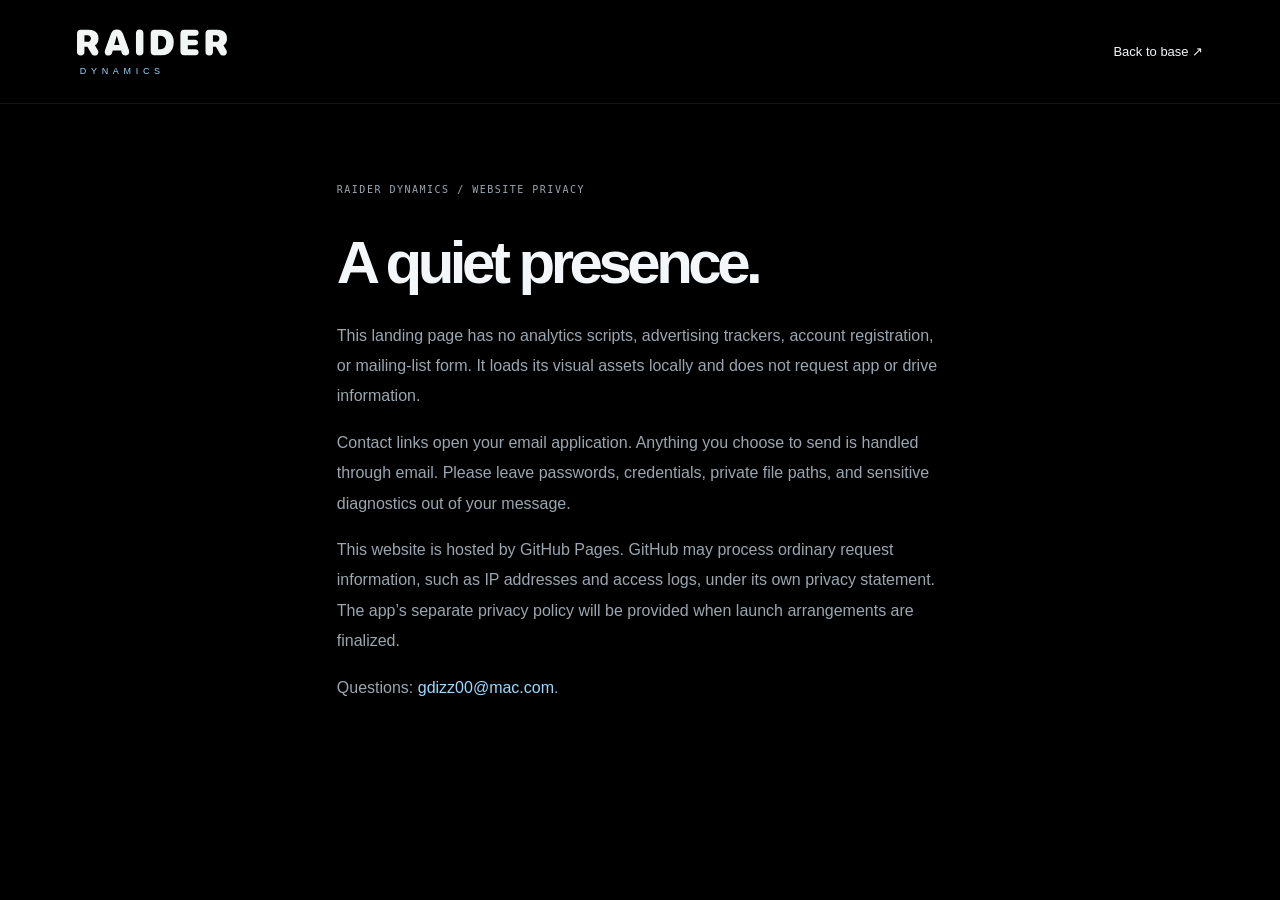
==== privacy.html @ 52f76b40 "Publish Raider Dynamics stealth landing page with B-21 render" ====
<!doctype html><html lang="en"><head><meta charset="utf-8"><meta name="viewport" content="width=device-width,initial-scale=1"><title>Privacy — Raider Dynamics</title><link rel="icon" href="assets/raider-app-logo.png"><link rel="stylesheet" href="assets/styles.css"></head><body><header><a class="brand" href="index.html"><img src="assets/raider-wordmark.svg" width="150" height="29" alt="RAIDER"><span>DYNAMICS</span></a><nav><a href="index.html">Back to base ↗</a></nav></header><main class="legal"><p class="eyebrow">RAIDER DYNAMICS / WEBSITE PRIVACY</p><h1>A quiet presence.</h1><p>This landing page has no analytics scripts, advertising trackers, account registration, or mailing-list form. It loads its visual assets locally and does not request app or drive information.</p><p>Contact links open your email application. Anything you choose to send is handled through email. Please leave passwords, credentials, private file paths, and sensitive diagnostics out of your message.</p><p>This website is hosted by GitHub Pages. GitHub may process ordinary request information, such as IP addresses and access logs, under its own privacy statement. The app’s separate privacy policy will be provided when launch arrangements are finalized.</p><p>Questions: <a href="mailto:gdizz00@mac.com">gdizz00@mac.com</a>.</p></main></body></html>
---- assets/styles.css ----
:root{color-scheme:dark;--blue:#9bd9ff;--green:#72db45;--yellow:#f7d64a;--muted:#8b969f}*{box-sizing:border-box}html{scroll-behavior:smooth;scroll-padding-top:90px}body{margin:0;background:#000;color:#f4f7fa;font-family:-apple-system,BlinkMacSystemFont,"Segoe UI",sans-serif}a{color:inherit;text-decoration:none}a:focus-visible{outline:2px solid var(--blue);outline-offset:6px}.skip{position:absolute;top:-80px}.skip:focus{top:12px;z-index:20;background:black;padding:12px}header{height:104px;position:absolute;inset:0 0 auto;z-index:5;display:flex;align-items:center;justify-content:space-between;padding:0 6%;border-bottom:1px solid #ffffff14}.brand{display:inline-flex;flex-direction:column;gap:9px;align-items:flex-start}.brand img{display:block}.brand span{font-size:9px;letter-spacing:.52em;color:var(--blue);padding-left:3px}nav{display:flex;gap:38px;font-size:13px}nav a:last-child span{color:var(--blue);margin-left:12px}nav a:hover{color:var(--blue)}.hero{min-height:850px;height:100svh;max-height:1150px;position:relative;isolation:isolate;overflow:hidden;background:radial-gradient(ellipse at 77% 45%,#07131f 0%,#02070d 27%,#000 61%)}.hero-copy{position:relative;z-index:2;padding:clamp(195px,23vh,280px) 6% 120px;pointer-events:none}.hero-copy a{pointer-events:auto}.eyebrow,.mono,.tag,.flight-note,.scroll{font-family:ui-monospace,SFMono-Regular,Consolas,monospace;font-size:10px;letter-spacing:.15em}.eyebrow{color:var(--blue);display:flex;align-items:center;gap:12px;line-height:1.7}.status-dot{width:6px;height:6px;background:var(--green);border-radius:50%;box-shadow:0 0 14px #72db4566;flex-shrink:0}h1{font-size:clamp(78px,8.9vw,150px);letter-spacing:-.075em;line-height:.91;margin:37px 0 30px;font-weight:650}h1 em{font-style:normal;color:var(--blue)}.intro{font-size:17px;line-height:1.8;color:#9aa9b6;margin:0 0 36px}.button{display:inline-flex;gap:45px;align-items:center;border:1px solid #91d1ff59;border-radius:5px;padding:16px 21px;font-size:13px;background:#8bd0ff08;transition:background .2s,border .2s}.button:hover{background:#8bd0ff15;border-color:var(--blue)}.button span{color:var(--blue);font-size:18px}.radar{position:absolute;width:780px;height:780px;right:-45px;top:11%;opacity:.6;mask-image:radial-gradient(circle,#000 35%,transparent 72%)}.rings{position:absolute;inset:0;background:repeating-radial-gradient(circle,transparent 0 97px,#80bfff20 98px 99px,transparent 100px 101px),linear-gradient(90deg,transparent 49.9%,#80bfff15 50%,transparent 50.1%),linear-gradient(transparent 49.9%,#80bfff15 50%,transparent 50.1%)}.sweep{position:absolute;inset:0;border-radius:50%;background:conic-gradient(from 0deg,transparent 0deg 315deg,#72c5ff15 359deg,transparent 360deg);animation:sweep 22s linear infinite}.blip{position:absolute;width:4px;height:4px;background:var(--green);border-radius:50%;box-shadow:0 0 12px var(--green)}.b1{top:28%;left:59%}.b2{top:64%;left:77%;background:var(--yellow);box-shadow:0 0 12px var(--yellow)}.crosshair{position:absolute;top:49%;left:49%;width:12px;height:12px;border:1px solid #8ed5ff50}.aircraft{position:absolute;z-index:1;width:min(62vw,1000px);right:-2%;top:28%;filter:drop-shadow(0 35px 28px #000);animation:flyover 24s ease-in-out infinite}.aircraft svg{width:100%;transform:rotate(-23deg)}.flight-note{position:absolute;right:6%;bottom:24%;display:flex;flex-direction:column;gap:12px;color:#7896ad;font-size:9px}.flight-note span:last-child{color:var(--yellow)}.hero-bottom{position:absolute;bottom:0;left:6%;right:6%;display:flex;justify-content:space-between;padding:28px 0;border-top:1px solid #ffffff18;color:#6e7f8d}.scroll{font-size:9px}.mission{padding:110px 6% 120px}.section-top{display:flex;justify-content:space-between;border-bottom:1px solid #ffffff20;padding-bottom:24px;align-items:center}.section-top .mono{color:#66727c;font-size:9px}.mission-intro{display:grid;grid-template-columns:1.1fr 1fr;gap:10%;align-items:center;margin:65px 0 70px}h2{font-size:clamp(44px,5.1vw,82px);font-weight:600;letter-spacing:-.06em;line-height:1.04;margin:0}h2 span{color:var(--blue)}.mission-intro p,.contact-copy>p{color:#9aa6b0;font-size:17px;line-height:1.9;max-width:450px}.capabilities{display:grid;grid-template-columns:repeat(3,1fr);border-top:1px solid #ffffff20;border-bottom:1px solid #ffffff20}.capabilities article{position:relative;padding:35px 32px 40px 0}.capabilities article+article{padding-left:32px;border-left:1px solid #ffffff20}.number{font:10px ui-monospace,monospace;color:#58636e}.glyph{font-size:45px;height:85px;margin-top:32px;color:var(--accent)}.blue{--accent:var(--blue)}.green{--accent:var(--green)}.yellow{--accent:var(--yellow)}h3{font-size:24px;letter-spacing:-.035em;margin:0 0 18px}.capabilities p{font-size:14px;color:#8f9ba5;line-height:1.85;min-height:80px;max-width:320px}.tag{display:block;color:var(--accent);font-size:9px;margin-top:32px}.statement{text-align:center;padding:120px 6%;border-top:1px solid #ffffff12;background:radial-gradient(ellipse at center,#06121e,black 65%)}.statement .eyebrow{justify-content:center;color:var(--yellow)}.statement h2{font-size:clamp(65px,8vw,120px);margin:40px 0 28px}.statement p{color:#8b9aaa;line-height:1.85;font-size:16px}.signal-line{display:flex;gap:8px;justify-content:center;margin-top:45px}.signal-line i{height:3px;width:34px;background:var(--blue)}.signal-line i:nth-child(2){background:var(--green)}.signal-line i:nth-child(3){background:var(--yellow)}.contact{display:grid;grid-template-columns:1fr 1fr;gap:10%;padding:110px 6%;border-top:1px solid #ffffff18}.contact h2{margin-top:35px}.contact-copy{padding-top:37px}.contact-copy .small{font-size:11px;margin-top:22px;color:#677580}footer{margin:0 6%;padding:35px 0 45px;border-top:1px solid #ffffff20;display:flex;align-items:center;justify-content:space-between;font-size:11px;color:#70808d}footer .brand span{font-size:8px}footer>a:last-child:hover{color:var(--blue)}.legal{max-width:760px;padding:170px 6% 100px;margin:auto}.legal h1{font-size:60px}.legal p{color:#9aa6b0;line-height:1.9}.legal a{color:var(--blue)}@keyframes sweep{to{transform:rotate(360deg)}}@keyframes flyover{0%,100%{transform:translate(15px,20px) scale(.95)}50%{transform:translate(-80px,-30px) scale(1.03)}}@media(min-width:1700px){.hero-copy,.mission,.statement,.contact{padding-left:max(6%,calc((100vw - 1500px)/2));padding-right:max(6%,calc((100vw - 1500px)/2))}}@media(max-width:760px){header{height:90px}header .brand img{width:122px;height:auto}nav{gap:18px;font-size:11px}nav a:first-child{display:none}.hero{min-height:860px;max-height:1000px}.hero-copy{padding-top:165px}.hero-copy .eyebrow{font-size:8px}h1{font-size:clamp(72px,15vw,112px);margin-top:35px}.intro{font-size:14px;line-height:1.8}.aircraft{width:110vw;right:-18%;top:57%;animation:flyover 24s ease-in-out infinite}.radar{width:650px;height:650px;right:-200px;top:35%}.flight-note{bottom:14%;font-size:7px}.hero-bottom .mono{font-size:8px}.scroll{display:none}.mission{padding-top:70px;padding-bottom:75px}.section-top .mono{display:none}.mission-intro{grid-template-columns:1fr;gap:22px;margin:40px 0}.mission-intro p,.contact-copy>p{font-size:15px}.capabilities{grid-template-columns:1fr}.capabilities article,.capabilities article+article{padding:28px 0;border-left:0}.capabilities article+article{border-top:1px solid #ffffff18}.glyph{margin-top:10px;height:65px}.capabilities p{min-height:0;max-width:100%}.tag{margin-top:20px}.statement{padding:80px 6%}.statement p{font-size:14px}.contact{grid-template-columns:1fr;padding:70px 6%;gap:18px}.contact-copy{padding-top:0}footer{flex-wrap:wrap;gap:30px}footer>span{font-size:9px}.legal h1{font-size:44px}}@media(prefers-reduced-motion:reduce){html{scroll-behavior:auto}.aircraft,.sweep{animation:none}}

.aircraft{animation:crossing 32s linear infinite;animation-delay:-11s}@keyframes crossing{0%{transform:translate(75vw,70px) scale(.8);opacity:0}12%{opacity:1}35%{transform:translate(0,0) scale(1);opacity:1}65%{transform:translate(-55vw,-100px) scale(.9);opacity:1}90%,100%{transform:translate(-150vw,-220px) scale(.65);opacity:0}}@media(prefers-reduced-motion:reduce){.aircraft{animation:none}}

.aircraft img{display:block;width:100%;height:auto}.aircraft{width:min(65vw,1040px);top:31%;right:-3%}@media(max-width:760px){.aircraft{width:115vw;right:-17%;top:55%}}
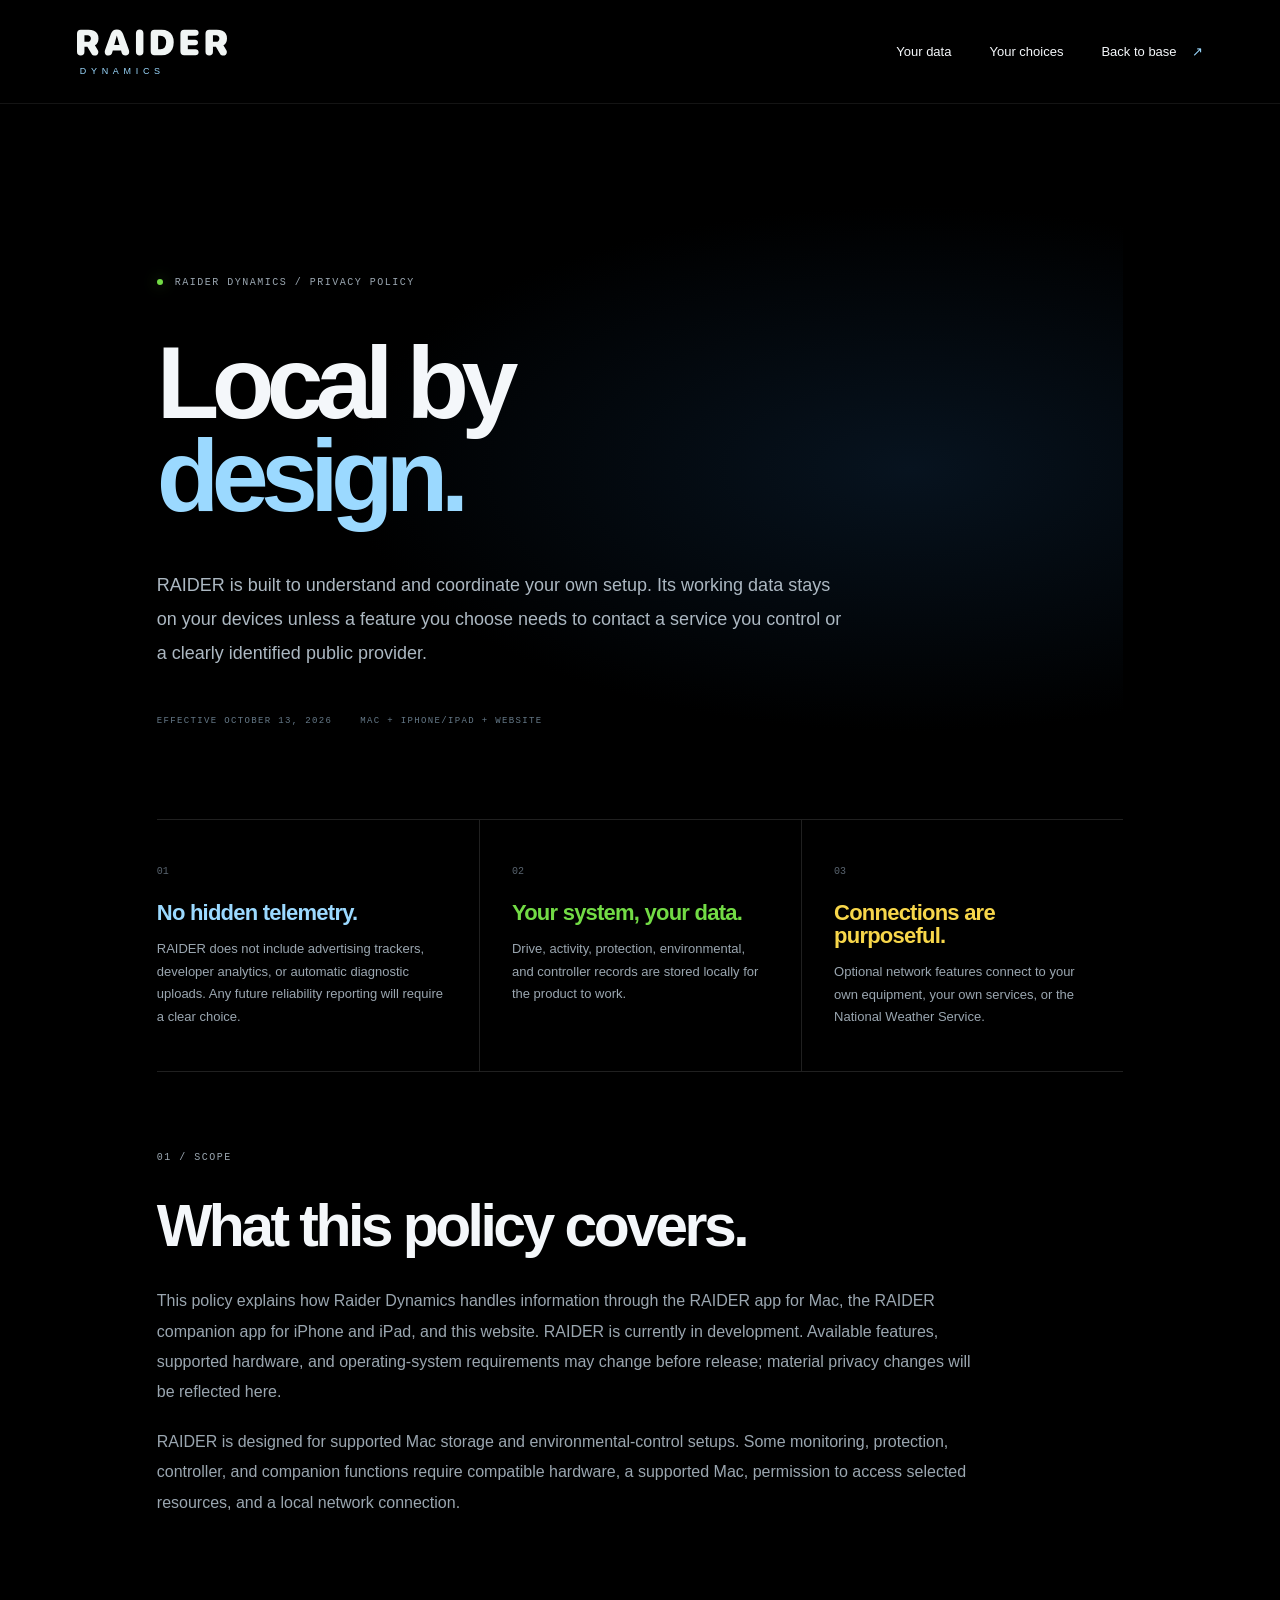
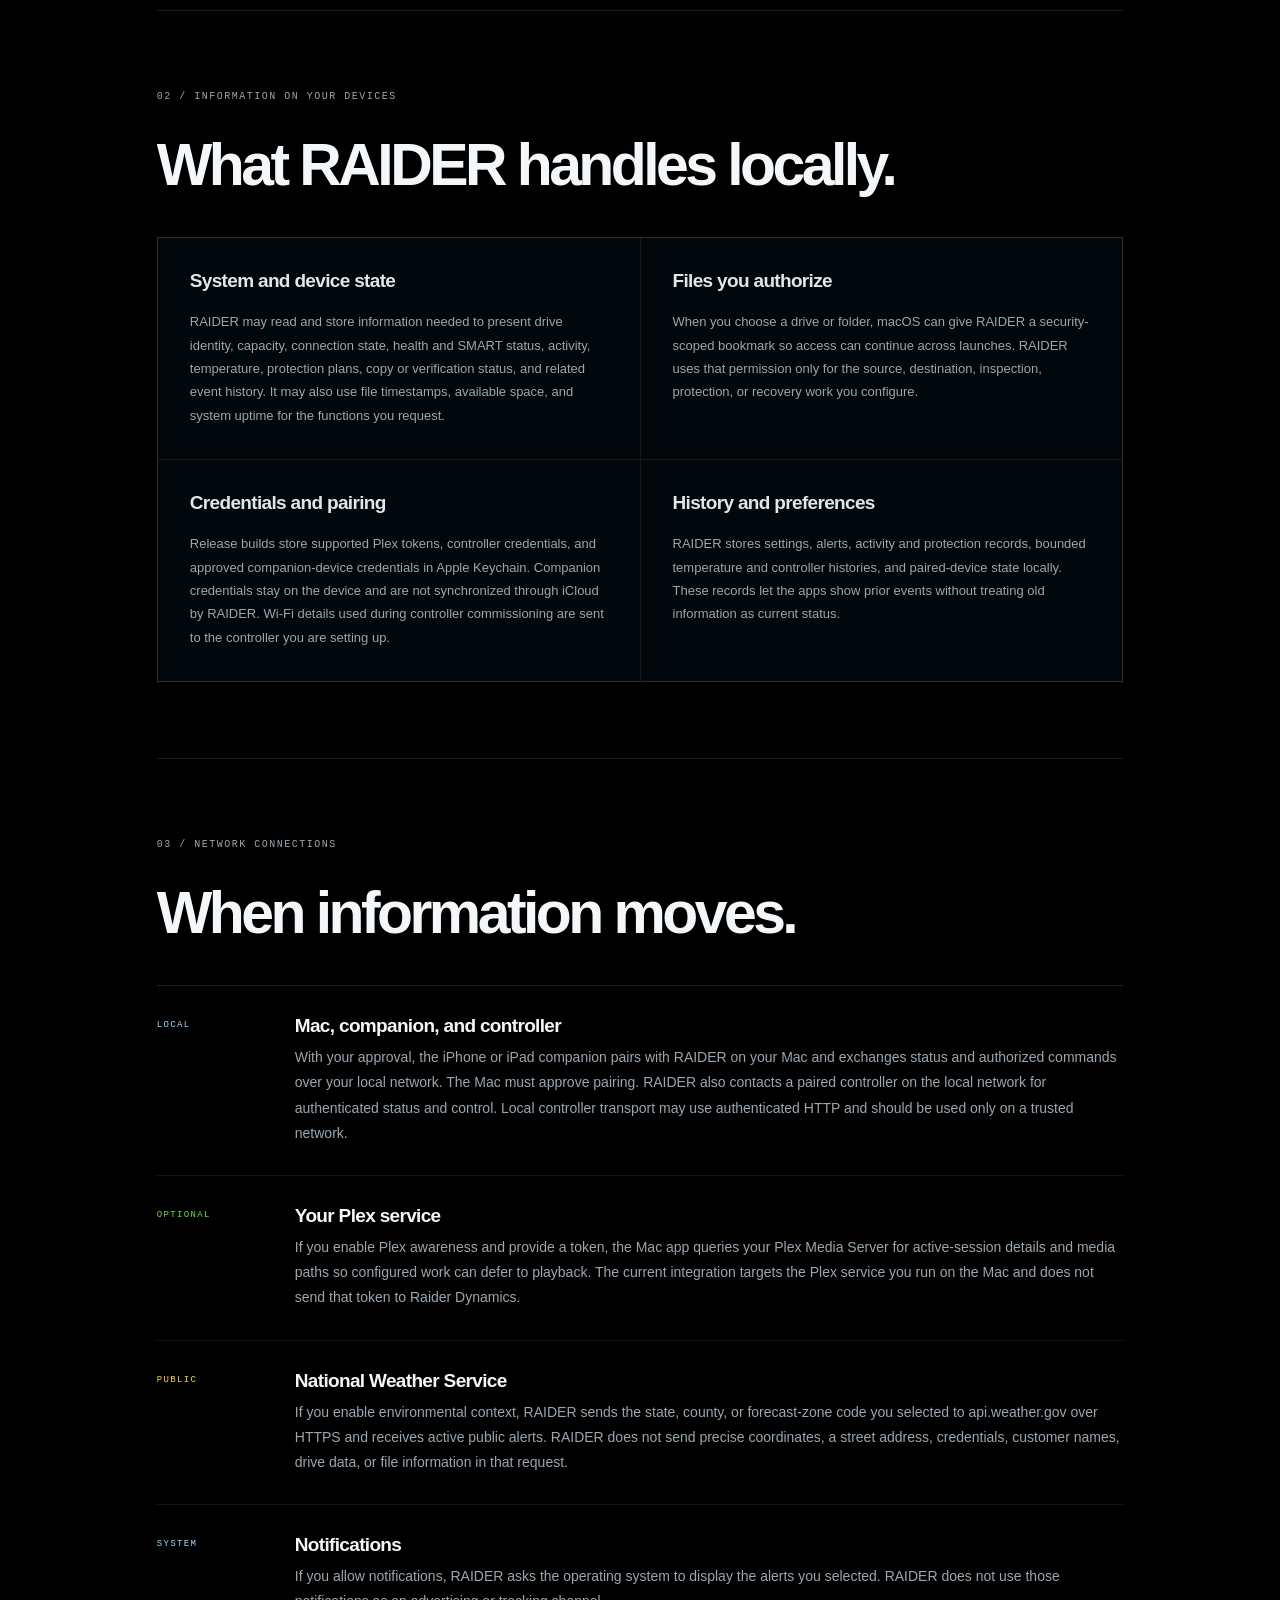
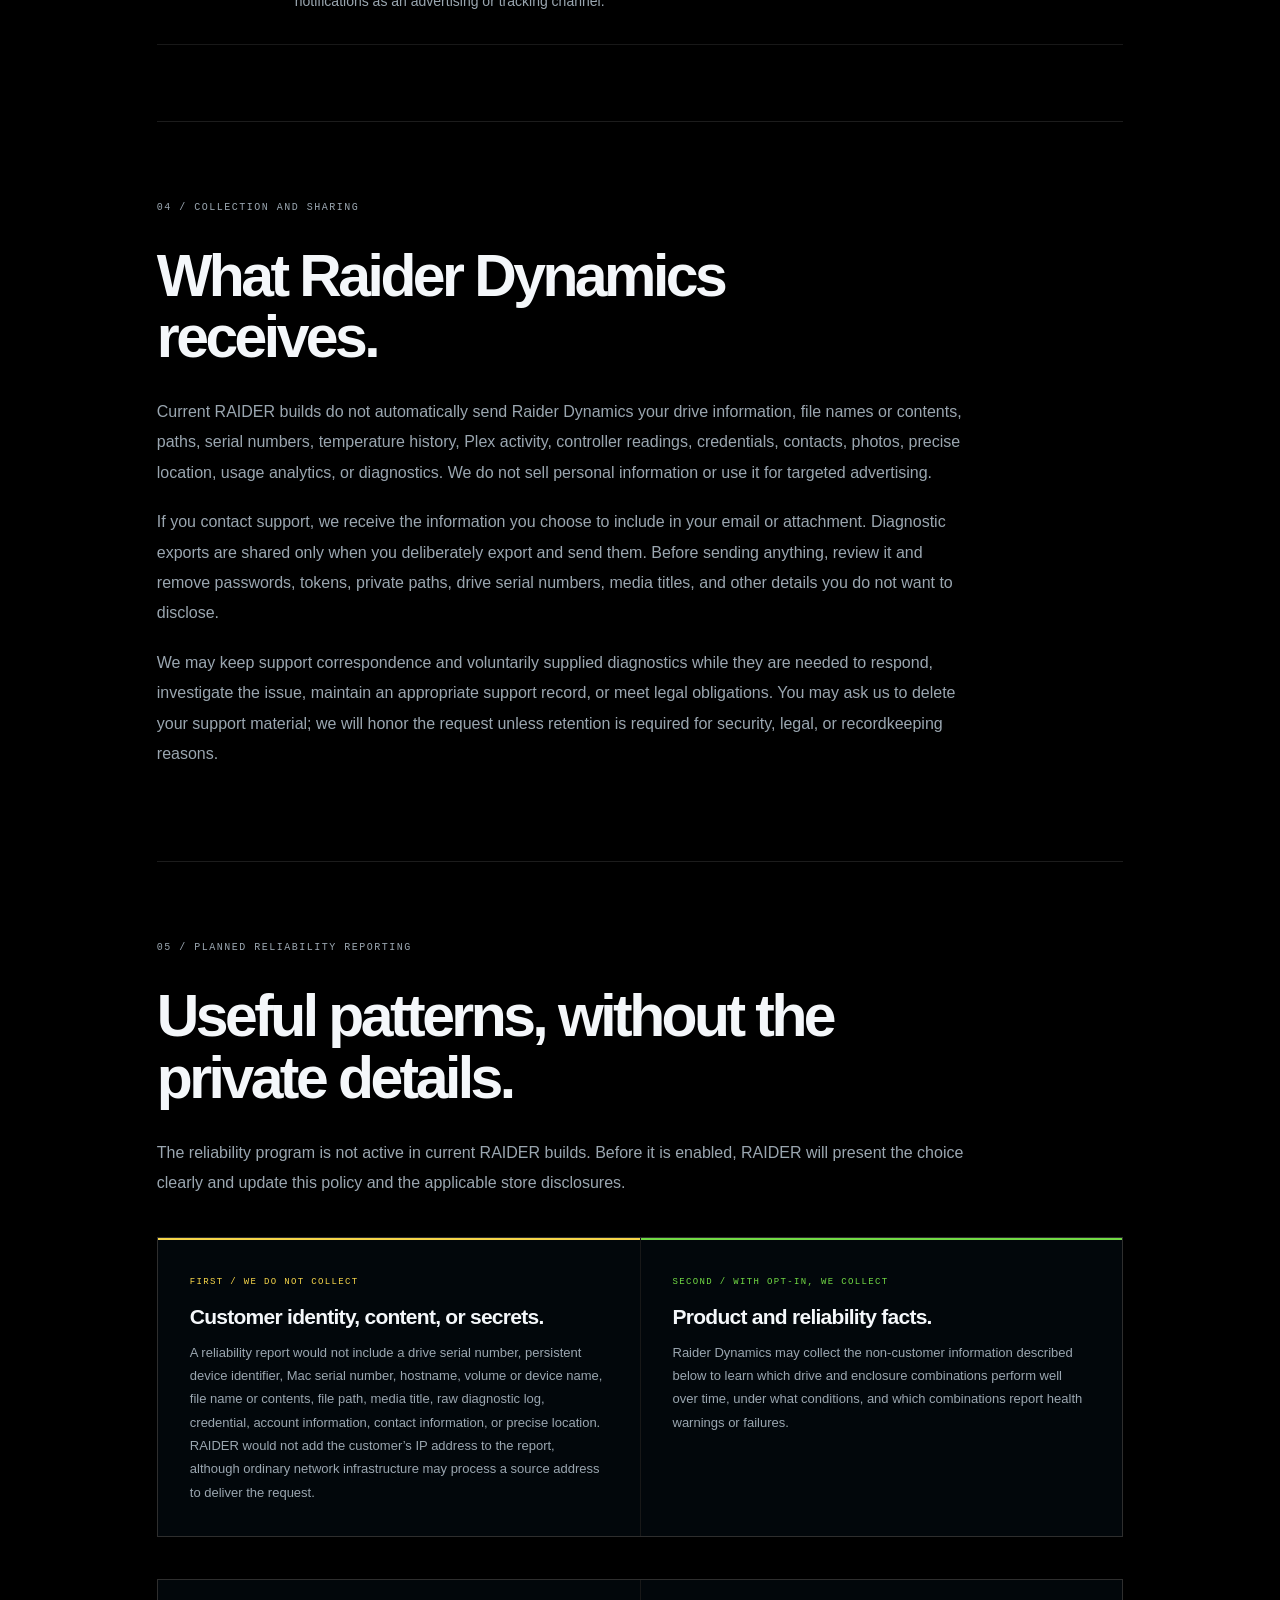
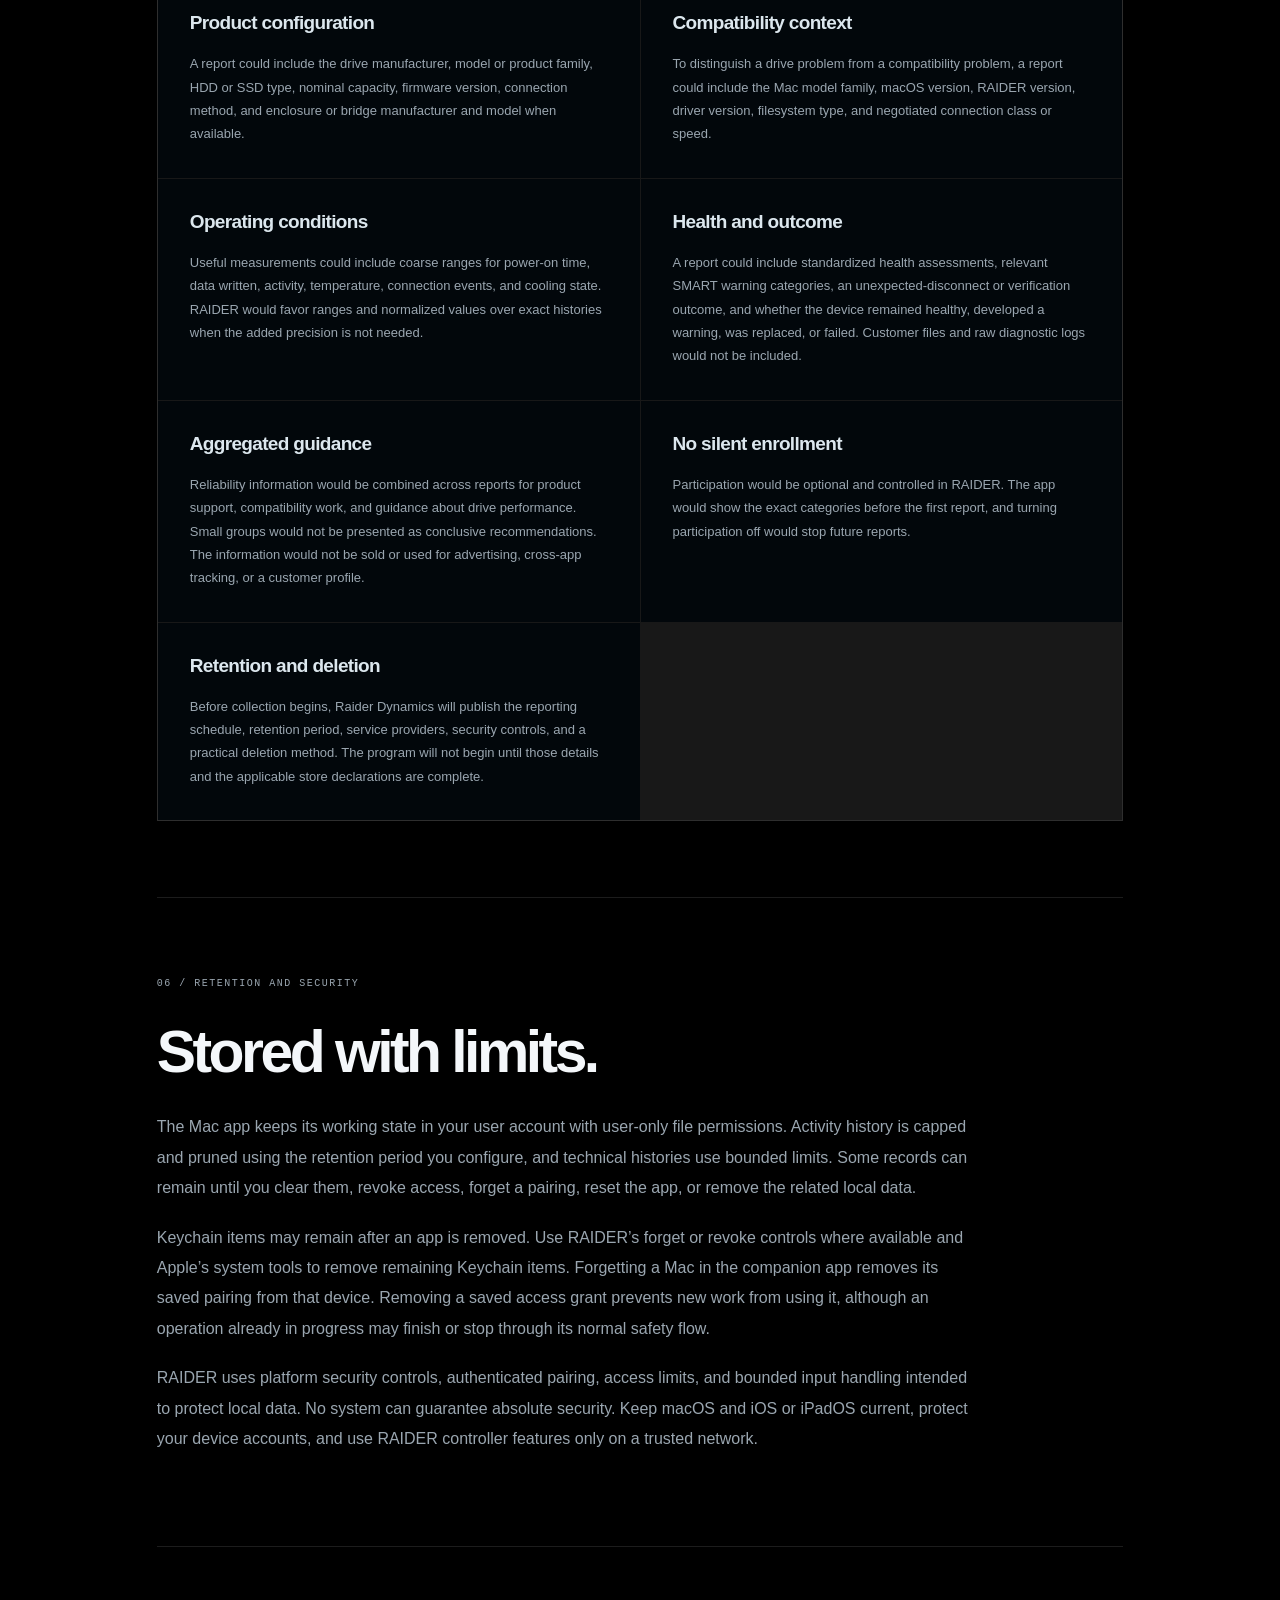
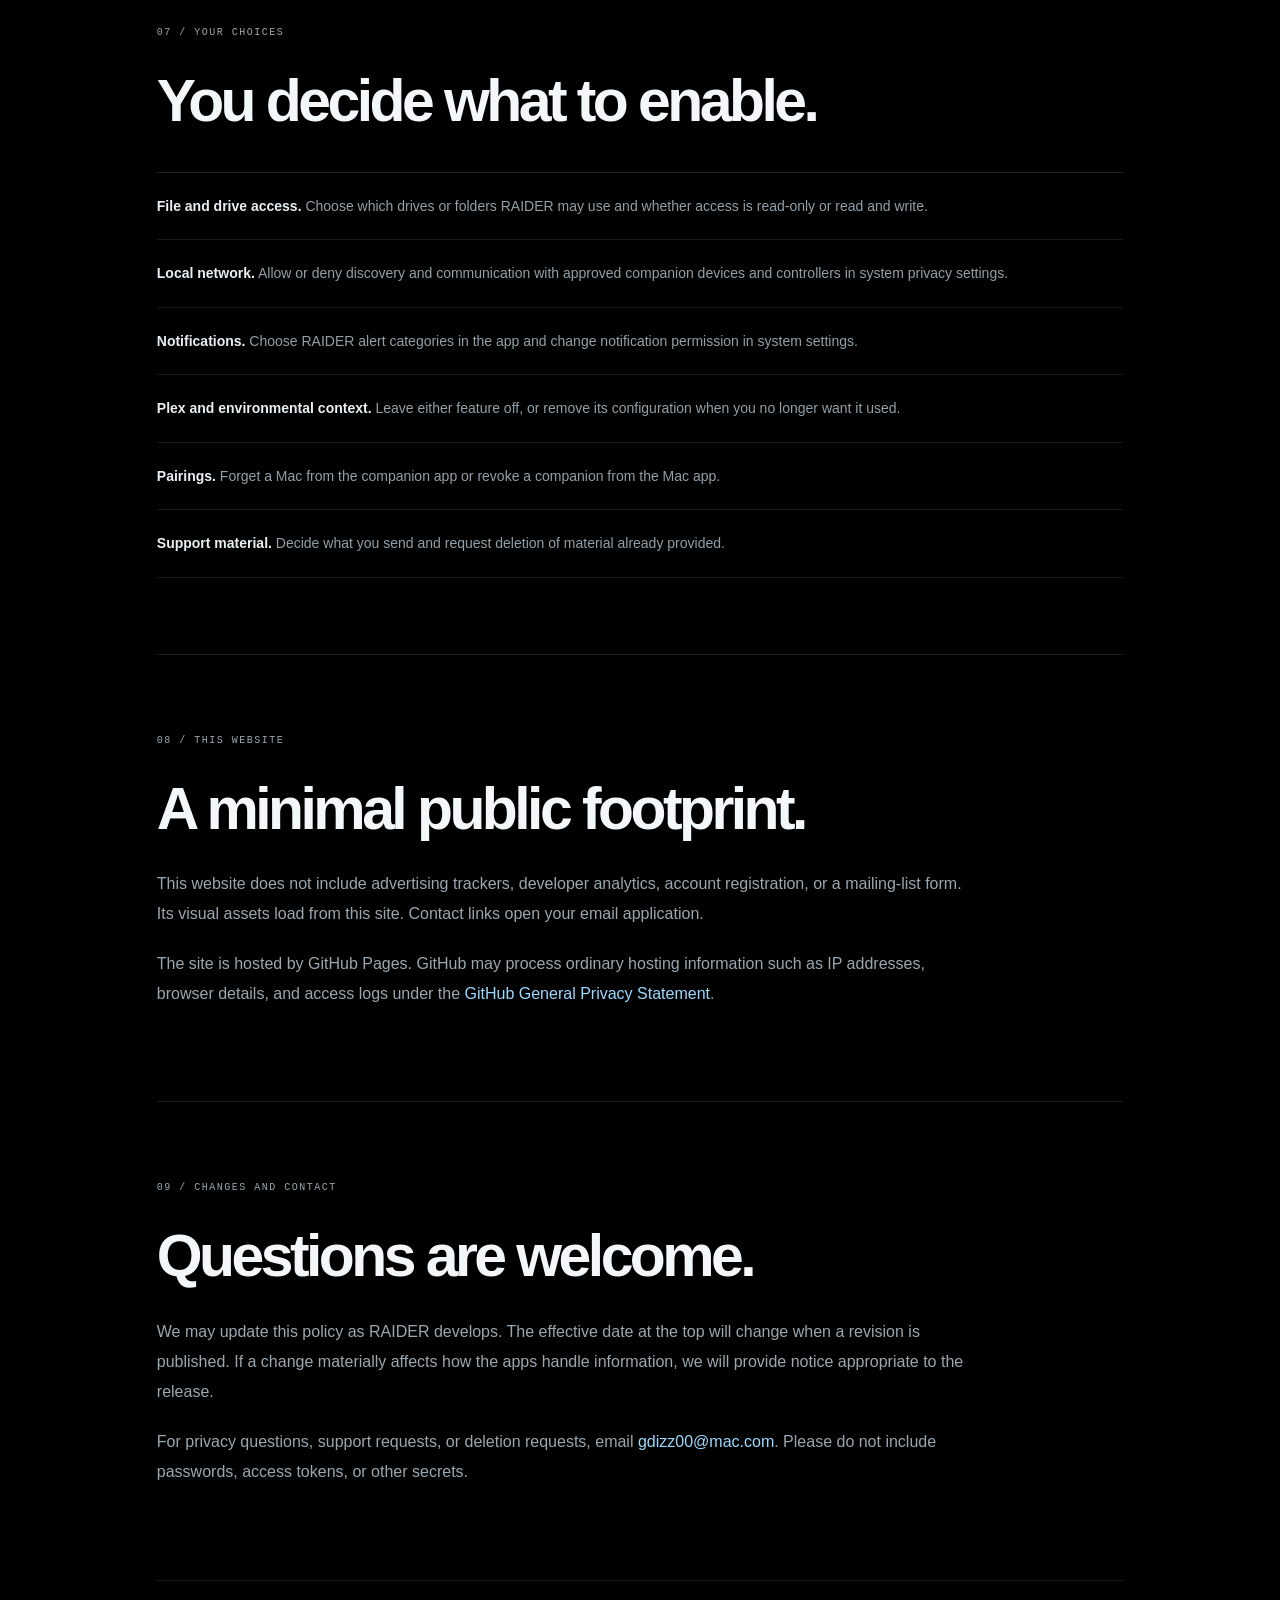
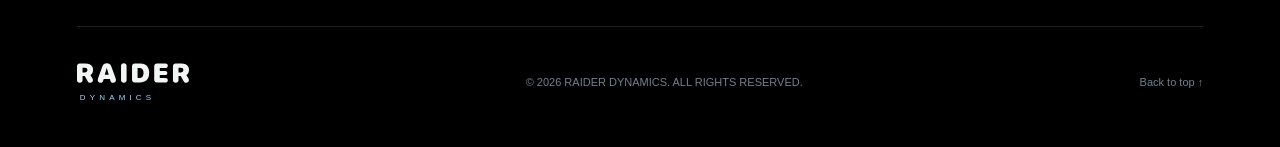
==== commit 4f232d42: "Publish RAIDER app privacy policy" ====
--- a/privacy.html
+++ b/privacy.html
@@ -1 +1,150 @@
-<!doctype html><html lang="en"><head><meta charset="utf-8"><meta name="viewport" content="width=device-width,initial-scale=1"><title>Privacy — Raider Dynamics</title><link rel="icon" href="assets/raider-app-logo.png"><link rel="stylesheet" href="assets/styles.css"></head><body><header><a class="brand" href="index.html"><img src="assets/raider-wordmark.svg" width="150" height="29" alt="RAIDER"><span>DYNAMICS</span></a><nav><a href="index.html">Back to base ↗</a></nav></header><main class="legal"><p class="eyebrow">RAIDER DYNAMICS / WEBSITE PRIVACY</p><h1>A quiet presence.</h1><p>This landing page has no analytics scripts, advertising trackers, account registration, or mailing-list form. It loads its visual assets locally and does not request app or drive information.</p><p>Contact links open your email application. Anything you choose to send is handled through email. Please leave passwords, credentials, private file paths, and sensitive diagnostics out of your message.</p><p>This website is hosted by GitHub Pages. GitHub may process ordinary request information, such as IP addresses and access logs, under its own privacy statement. The app’s separate privacy policy will be provided when launch arrangements are finalized.</p><p>Questions: <a href="mailto:gdizz00@mac.com">gdizz00@mac.com</a>.</p></main></body></html>+<!doctype html>
+<html lang="en">
+<head>
+  <meta charset="utf-8">
+  <meta name="viewport" content="width=device-width,initial-scale=1">
+  <meta name="theme-color" content="#000000">
+  <meta name="description" content="Privacy Policy for the RAIDER Mac and iPhone/iPad software and the Raider Dynamics website.">
+  <title>Privacy Policy — Raider Dynamics</title>
+  <link rel="canonical" href="https://raiderdynamics.com/privacy.html">
+  <link rel="icon" href="assets/raider-app-logo.png">
+  <link rel="stylesheet" href="assets/styles.css?v=privacy-1">
+</head>
+<body>
+  <a class="skip" href="#main">Skip to policy</a>
+  <header>
+    <a class="brand" href="index.html" aria-label="Raider Dynamics home">
+      <img src="assets/raider-wordmark.svg" width="150" height="29" alt="RAIDER">
+      <span>DYNAMICS</span>
+    </a>
+    <nav aria-label="Privacy navigation">
+      <a href="#data">Your data</a>
+      <a href="#choices">Your choices</a>
+      <a href="index.html">Back to base <span>↗</span></a>
+    </nav>
+  </header>
+
+  <main class="legal privacy-policy" id="main">
+    <div class="legal-hero">
+      <p class="eyebrow"><span class="status-dot"></span> RAIDER DYNAMICS / PRIVACY POLICY</p>
+      <h1>Local by<br><em>design.</em></h1>
+      <p class="legal-lead">RAIDER is built to understand and coordinate your own setup. Its working data stays on your devices unless a feature you choose needs to contact a service you control or a clearly identified public provider.</p>
+      <div class="policy-meta">
+        <span>Effective October 13, 2026</span>
+        <span>Mac + iPhone/iPad + website</span>
+      </div>
+    </div>
+
+    <section class="policy-summary" aria-label="Privacy summary">
+      <article class="blue"><span class="number">01</span><h2>No hidden telemetry.</h2><p>RAIDER does not include advertising trackers, developer analytics, or automatic diagnostic uploads. Any future reliability reporting will require a clear choice.</p></article>
+      <article class="green"><span class="number">02</span><h2>Your system, your data.</h2><p>Drive, activity, protection, environmental, and controller records are stored locally for the product to work.</p></article>
+      <article class="yellow"><span class="number">03</span><h2>Connections are purposeful.</h2><p>Optional network features connect to your own equipment, your own services, or the National Weather Service.</p></article>
+    </section>
+
+    <section class="policy-section" id="scope">
+      <p class="eyebrow">01 / SCOPE</p>
+      <h2>What this policy covers.</h2>
+      <p>This policy explains how Raider Dynamics handles information through the RAIDER app for Mac, the RAIDER companion app for iPhone and iPad, and this website. RAIDER is currently in development. Available features, supported hardware, and operating-system requirements may change before release; material privacy changes will be reflected here.</p>
+      <p>RAIDER is designed for supported Mac storage and environmental-control setups. Some monitoring, protection, controller, and companion functions require compatible hardware, a supported Mac, permission to access selected resources, and a local network connection.</p>
+    </section>
+
+    <section class="policy-section" id="data">
+      <p class="eyebrow">02 / INFORMATION ON YOUR DEVICES</p>
+      <h2>What RAIDER handles locally.</h2>
+      <div class="policy-grid">
+        <article><h3>System and device state</h3><p>RAIDER may read and store information needed to present drive identity, capacity, connection state, health and SMART status, activity, temperature, protection plans, copy or verification status, and related event history. It may also use file timestamps, available space, and system uptime for the functions you request.</p></article>
+        <article><h3>Files you authorize</h3><p>When you choose a drive or folder, macOS can give RAIDER a security-scoped bookmark so access can continue across launches. RAIDER uses that permission only for the source, destination, inspection, protection, or recovery work you configure.</p></article>
+        <article><h3>Credentials and pairing</h3><p>Release builds store supported Plex tokens, controller credentials, and approved companion-device credentials in Apple Keychain. Companion credentials stay on the device and are not synchronized through iCloud by RAIDER. Wi-Fi details used during controller commissioning are sent to the controller you are setting up.</p></article>
+        <article><h3>History and preferences</h3><p>RAIDER stores settings, alerts, activity and protection records, bounded temperature and controller histories, and paired-device state locally. These records let the apps show prior events without treating old information as current status.</p></article>
+      </div>
+    </section>
+
+    <section class="policy-section" id="network">
+      <p class="eyebrow">03 / NETWORK CONNECTIONS</p>
+      <h2>When information moves.</h2>
+      <div class="flow-list">
+        <article><span class="flow-marker blue">LOCAL</span><div><h3>Mac, companion, and controller</h3><p>With your approval, the iPhone or iPad companion pairs with RAIDER on your Mac and exchanges status and authorized commands over your local network. The Mac must approve pairing. RAIDER also contacts a paired controller on the local network for authenticated status and control. Local controller transport may use authenticated HTTP and should be used only on a trusted network.</p></div></article>
+        <article><span class="flow-marker green">OPTIONAL</span><div><h3>Your Plex service</h3><p>If you enable Plex awareness and provide a token, the Mac app queries your Plex Media Server for active-session details and media paths so configured work can defer to playback. The current integration targets the Plex service you run on the Mac and does not send that token to Raider Dynamics.</p></div></article>
+        <article><span class="flow-marker yellow">PUBLIC</span><div><h3>National Weather Service</h3><p>If you enable environmental context, RAIDER sends the state, county, or forecast-zone code you selected to <span class="nowrap">api.weather.gov</span> over HTTPS and receives active public alerts. RAIDER does not send precise coordinates, a street address, credentials, customer names, drive data, or file information in that request.</p></div></article>
+        <article><span class="flow-marker blue">SYSTEM</span><div><h3>Notifications</h3><p>If you allow notifications, RAIDER asks the operating system to display the alerts you selected. RAIDER does not use those notifications as an advertising or tracking channel.</p></div></article>
+      </div>
+    </section>
+
+    <section class="policy-section" id="sharing">
+      <p class="eyebrow">04 / COLLECTION AND SHARING</p>
+      <h2>What Raider Dynamics receives.</h2>
+      <p>Current RAIDER builds do not automatically send Raider Dynamics your drive information, file names or contents, paths, serial numbers, temperature history, Plex activity, controller readings, credentials, contacts, photos, precise location, usage analytics, or diagnostics. We do not sell personal information or use it for targeted advertising.</p>
+      <p>If you contact support, we receive the information you choose to include in your email or attachment. Diagnostic exports are shared only when you deliberately export and send them. Before sending anything, review it and remove passwords, tokens, private paths, drive serial numbers, media titles, and other details you do not want to disclose.</p>
+      <p>We may keep support correspondence and voluntarily supplied diagnostics while they are needed to respond, investigate the issue, maintain an appropriate support record, or meet legal obligations. You may ask us to delete your support material; we will honor the request unless retention is required for security, legal, or recordkeeping reasons.</p>
+    </section>
+
+    <section class="policy-section" id="reliability">
+      <p class="eyebrow">05 / PLANNED RELIABILITY REPORTING</p>
+      <h2>Useful patterns, without the private details.</h2>
+      <p>The reliability program is not active in current RAIDER builds. Before it is enabled, RAIDER will present the choice clearly and update this policy and the applicable store disclosures.</p>
+      <div class="collection-boundary">
+        <article class="collection-excluded">
+          <span class="flow-marker yellow">FIRST / WE DO NOT COLLECT</span>
+          <h3>Customer identity, content, or secrets.</h3>
+          <p>A reliability report would not include a drive serial number, persistent device identifier, Mac serial number, hostname, volume or device name, file name or contents, file path, media title, raw diagnostic log, credential, account information, contact information, or precise location. RAIDER would not add the customer’s IP address to the report, although ordinary network infrastructure may process a source address to deliver the request.</p>
+        </article>
+        <article class="collection-included">
+          <span class="flow-marker green">SECOND / WITH OPT-IN, WE COLLECT</span>
+          <h3>Product and reliability facts.</h3>
+          <p>Raider Dynamics may collect the non-customer information described below to learn which drive and enclosure combinations perform well over time, under what conditions, and which combinations report health warnings or failures.</p>
+        </article>
+      </div>
+      <div class="policy-grid reliability-grid">
+        <article><h3>Product configuration</h3><p>A report could include the drive manufacturer, model or product family, HDD or SSD type, nominal capacity, firmware version, connection method, and enclosure or bridge manufacturer and model when available.</p></article>
+        <article><h3>Compatibility context</h3><p>To distinguish a drive problem from a compatibility problem, a report could include the Mac model family, macOS version, RAIDER version, driver version, filesystem type, and negotiated connection class or speed.</p></article>
+        <article><h3>Operating conditions</h3><p>Useful measurements could include coarse ranges for power-on time, data written, activity, temperature, connection events, and cooling state. RAIDER would favor ranges and normalized values over exact histories when the added precision is not needed.</p></article>
+        <article><h3>Health and outcome</h3><p>A report could include standardized health assessments, relevant SMART warning categories, an unexpected-disconnect or verification outcome, and whether the device remained healthy, developed a warning, was replaced, or failed. Customer files and raw diagnostic logs would not be included.</p></article>
+        <article><h3>Aggregated guidance</h3><p>Reliability information would be combined across reports for product support, compatibility work, and guidance about drive performance. Small groups would not be presented as conclusive recommendations. The information would not be sold or used for advertising, cross-app tracking, or a customer profile.</p></article>
+        <article><h3>No silent enrollment</h3><p>Participation would be optional and controlled in RAIDER. The app would show the exact categories before the first report, and turning participation off would stop future reports.</p></article>
+        <article><h3>Retention and deletion</h3><p>Before collection begins, Raider Dynamics will publish the reporting schedule, retention period, service providers, security controls, and a practical deletion method. The program will not begin until those details and the applicable store declarations are complete.</p></article>
+      </div>
+    </section>
+
+    <section class="policy-section" id="retention">
+      <p class="eyebrow">06 / RETENTION AND SECURITY</p>
+      <h2>Stored with limits.</h2>
+      <p>The Mac app keeps its working state in your user account with user-only file permissions. Activity history is capped and pruned using the retention period you configure, and technical histories use bounded limits. Some records can remain until you clear them, revoke access, forget a pairing, reset the app, or remove the related local data.</p>
+      <p>Keychain items may remain after an app is removed. Use RAIDER’s forget or revoke controls where available and Apple’s system tools to remove remaining Keychain items. Forgetting a Mac in the companion app removes its saved pairing from that device. Removing a saved access grant prevents new work from using it, although an operation already in progress may finish or stop through its normal safety flow.</p>
+      <p>RAIDER uses platform security controls, authenticated pairing, access limits, and bounded input handling intended to protect local data. No system can guarantee absolute security. Keep macOS and iOS or iPadOS current, protect your device accounts, and use RAIDER controller features only on a trusted network.</p>
+    </section>
+
+    <section class="policy-section" id="choices">
+      <p class="eyebrow">07 / YOUR CHOICES</p>
+      <h2>You decide what to enable.</h2>
+      <ul class="choice-list">
+        <li><strong>File and drive access.</strong> Choose which drives or folders RAIDER may use and whether access is read-only or read and write.</li>
+        <li><strong>Local network.</strong> Allow or deny discovery and communication with approved companion devices and controllers in system privacy settings.</li>
+        <li><strong>Notifications.</strong> Choose RAIDER alert categories in the app and change notification permission in system settings.</li>
+        <li><strong>Plex and environmental context.</strong> Leave either feature off, or remove its configuration when you no longer want it used.</li>
+        <li><strong>Pairings.</strong> Forget a Mac from the companion app or revoke a companion from the Mac app.</li>
+        <li><strong>Support material.</strong> Decide what you send and request deletion of material already provided.</li>
+      </ul>
+    </section>
+
+    <section class="policy-section" id="website">
+      <p class="eyebrow">08 / THIS WEBSITE</p>
+      <h2>A minimal public footprint.</h2>
+      <p>This website does not include advertising trackers, developer analytics, account registration, or a mailing-list form. Its visual assets load from this site. Contact links open your email application.</p>
+      <p>The site is hosted by GitHub Pages. GitHub may process ordinary hosting information such as IP addresses, browser details, and access logs under the <a href="https://docs.github.com/en/site-policy/privacy-policies/github-general-privacy-statement">GitHub General Privacy Statement</a>.</p>
+    </section>
+
+    <section class="policy-section" id="changes">
+      <p class="eyebrow">09 / CHANGES AND CONTACT</p>
+      <h2>Questions are welcome.</h2>
+      <p>We may update this policy as RAIDER develops. The effective date at the top will change when a revision is published. If a change materially affects how the apps handle information, we will provide notice appropriate to the release.</p>
+      <p>For privacy questions, support requests, or deletion requests, email <a href="mailto:gdizz00@mac.com?subject=RAIDER%20Privacy">gdizz00@mac.com</a>. Please do not include passwords, access tokens, or other secrets.</p>
+    </section>
+  </main>
+
+  <footer>
+    <a class="brand" href="index.html" aria-label="Raider Dynamics home"><img src="assets/raider-wordmark.svg" width="112" height="22" alt="RAIDER"><span>DYNAMICS</span></a>
+    <span>© 2026 RAIDER DYNAMICS. ALL RIGHTS RESERVED.</span>
+    <a href="#main">Back to top ↑</a>
+  </footer>
+</body>
+</html>
--- a/assets/styles.css
+++ b/assets/styles.css
@@ -1,5 +1,47 @@
-:root{color-scheme:dark;--blue:#9bd9ff;--green:#72db45;--yellow:#f7d64a;--muted:#8b969f}*{box-sizing:border-box}html{scroll-behavior:smooth;scroll-padding-top:90px}body{margin:0;background:#000;color:#f4f7fa;font-family:-apple-system,BlinkMacSystemFont,"Segoe UI",sans-serif}a{color:inherit;text-decoration:none}a:focus-visible{outline:2px solid var(--blue);outline-offset:6px}.skip{position:absolute;top:-80px}.skip:focus{top:12px;z-index:20;background:black;padding:12px}header{height:104px;position:absolute;inset:0 0 auto;z-index:5;display:flex;align-items:center;justify-content:space-between;padding:0 6%;border-bottom:1px solid #ffffff14}.brand{display:inline-flex;flex-direction:column;gap:9px;align-items:flex-start}.brand img{display:block}.brand span{font-size:9px;letter-spacing:.52em;color:var(--blue);padding-left:3px}nav{display:flex;gap:38px;font-size:13px}nav a:last-child span{color:var(--blue);margin-left:12px}nav a:hover{color:var(--blue)}.hero{min-height:850px;height:100svh;max-height:1150px;position:relative;isolation:isolate;overflow:hidden;background:radial-gradient(ellipse at 77% 45%,#07131f 0%,#02070d 27%,#000 61%)}.hero-copy{position:relative;z-index:2;padding:clamp(195px,23vh,280px) 6% 120px;pointer-events:none}.hero-copy a{pointer-events:auto}.eyebrow,.mono,.tag,.flight-note,.scroll{font-family:ui-monospace,SFMono-Regular,Consolas,monospace;font-size:10px;letter-spacing:.15em}.eyebrow{color:var(--blue);display:flex;align-items:center;gap:12px;line-height:1.7}.status-dot{width:6px;height:6px;background:var(--green);border-radius:50%;box-shadow:0 0 14px #72db4566;flex-shrink:0}h1{font-size:clamp(78px,8.9vw,150px);letter-spacing:-.075em;line-height:.91;margin:37px 0 30px;font-weight:650}h1 em{font-style:normal;color:var(--blue)}.intro{font-size:17px;line-height:1.8;color:#9aa9b6;margin:0 0 36px}.button{display:inline-flex;gap:45px;align-items:center;border:1px solid #91d1ff59;border-radius:5px;padding:16px 21px;font-size:13px;background:#8bd0ff08;transition:background .2s,border .2s}.button:hover{background:#8bd0ff15;border-color:var(--blue)}.button span{color:var(--blue);font-size:18px}.radar{position:absolute;width:780px;height:780px;right:-45px;top:11%;opacity:.6;mask-image:radial-gradient(circle,#000 35%,transparent 72%)}.rings{position:absolute;inset:0;background:repeating-radial-gradient(circle,transparent 0 97px,#80bfff20 98px 99px,transparent 100px 101px),linear-gradient(90deg,transparent 49.9%,#80bfff15 50%,transparent 50.1%),linear-gradient(transparent 49.9%,#80bfff15 50%,transparent 50.1%)}.sweep{position:absolute;inset:0;border-radius:50%;background:conic-gradient(from 0deg,transparent 0deg 315deg,#72c5ff15 359deg,transparent 360deg);animation:sweep 22s linear infinite}.blip{position:absolute;width:4px;height:4px;background:var(--green);border-radius:50%;box-shadow:0 0 12px var(--green)}.b1{top:28%;left:59%}.b2{top:64%;left:77%;background:var(--yellow);box-shadow:0 0 12px var(--yellow)}.crosshair{position:absolute;top:49%;left:49%;width:12px;height:12px;border:1px solid #8ed5ff50}.aircraft{position:absolute;z-index:1;width:min(62vw,1000px);right:-2%;top:28%;filter:drop-shadow(0 35px 28px #000);animation:flyover 24s ease-in-out infinite}.aircraft svg{width:100%;transform:rotate(-23deg)}.flight-note{position:absolute;right:6%;bottom:24%;display:flex;flex-direction:column;gap:12px;color:#7896ad;font-size:9px}.flight-note span:last-child{color:var(--yellow)}.hero-bottom{position:absolute;bottom:0;left:6%;right:6%;display:flex;justify-content:space-between;padding:28px 0;border-top:1px solid #ffffff18;color:#6e7f8d}.scroll{font-size:9px}.mission{padding:110px 6% 120px}.section-top{display:flex;justify-content:space-between;border-bottom:1px solid #ffffff20;padding-bottom:24px;align-items:center}.section-top .mono{color:#66727c;font-size:9px}.mission-intro{display:grid;grid-template-columns:1.1fr 1fr;gap:10%;align-items:center;margin:65px 0 70px}h2{font-size:clamp(44px,5.1vw,82px);font-weight:600;letter-spacing:-.06em;line-height:1.04;margin:0}h2 span{color:var(--blue)}.mission-intro p,.contact-copy>p{color:#9aa6b0;font-size:17px;line-height:1.9;max-width:450px}.capabilities{display:grid;grid-template-columns:repeat(3,1fr);border-top:1px solid #ffffff20;border-bottom:1px solid #ffffff20}.capabilities article{position:relative;padding:35px 32px 40px 0}.capabilities article+article{padding-left:32px;border-left:1px solid #ffffff20}.number{font:10px ui-monospace,monospace;color:#58636e}.glyph{font-size:45px;height:85px;margin-top:32px;color:var(--accent)}.blue{--accent:var(--blue)}.green{--accent:var(--green)}.yellow{--accent:var(--yellow)}h3{font-size:24px;letter-spacing:-.035em;margin:0 0 18px}.capabilities p{font-size:14px;color:#8f9ba5;line-height:1.85;min-height:80px;max-width:320px}.tag{display:block;color:var(--accent);font-size:9px;margin-top:32px}.statement{text-align:center;padding:120px 6%;border-top:1px solid #ffffff12;background:radial-gradient(ellipse at center,#06121e,black 65%)}.statement .eyebrow{justify-content:center;color:var(--yellow)}.statement h2{font-size:clamp(65px,8vw,120px);margin:40px 0 28px}.statement p{color:#8b9aaa;line-height:1.85;font-size:16px}.signal-line{display:flex;gap:8px;justify-content:center;margin-top:45px}.signal-line i{height:3px;width:34px;background:var(--blue)}.signal-line i:nth-child(2){background:var(--green)}.signal-line i:nth-child(3){background:var(--yellow)}.contact{display:grid;grid-template-columns:1fr 1fr;gap:10%;padding:110px 6%;border-top:1px solid #ffffff18}.contact h2{margin-top:35px}.contact-copy{padding-top:37px}.contact-copy .small{font-size:11px;margin-top:22px;color:#677580}footer{margin:0 6%;padding:35px 0 45px;border-top:1px solid #ffffff20;display:flex;align-items:center;justify-content:space-between;font-size:11px;color:#70808d}footer .brand span{font-size:8px}footer>a:last-child:hover{color:var(--blue)}.legal{max-width:760px;padding:170px 6% 100px;margin:auto}.legal h1{font-size:60px}.legal p{color:#9aa6b0;line-height:1.9}.legal a{color:var(--blue)}@keyframes sweep{to{transform:rotate(360deg)}}@keyframes flyover{0%,100%{transform:translate(15px,20px) scale(.95)}50%{transform:translate(-80px,-30px) scale(1.03)}}@media(min-width:1700px){.hero-copy,.mission,.statement,.contact{padding-left:max(6%,calc((100vw - 1500px)/2));padding-right:max(6%,calc((100vw - 1500px)/2))}}@media(max-width:760px){header{height:90px}header .brand img{width:122px;height:auto}nav{gap:18px;font-size:11px}nav a:first-child{display:none}.hero{min-height:860px;max-height:1000px}.hero-copy{padding-top:165px}.hero-copy .eyebrow{font-size:8px}h1{font-size:clamp(72px,15vw,112px);margin-top:35px}.intro{font-size:14px;line-height:1.8}.aircraft{width:110vw;right:-18%;top:57%;animation:flyover 24s ease-in-out infinite}.radar{width:650px;height:650px;right:-200px;top:35%}.flight-note{bottom:14%;font-size:7px}.hero-bottom .mono{font-size:8px}.scroll{display:none}.mission{padding-top:70px;padding-bottom:75px}.section-top .mono{display:none}.mission-intro{grid-template-columns:1fr;gap:22px;margin:40px 0}.mission-intro p,.contact-copy>p{font-size:15px}.capabilities{grid-template-columns:1fr}.capabilities article,.capabilities article+article{padding:28px 0;border-left:0}.capabilities article+article{border-top:1px solid #ffffff18}.glyph{margin-top:10px;height:65px}.capabilities p{min-height:0;max-width:100%}.tag{margin-top:20px}.statement{padding:80px 6%}.statement p{font-size:14px}.contact{grid-template-columns:1fr;padding:70px 6%;gap:18px}.contact-copy{padding-top:0}footer{flex-wrap:wrap;gap:30px}footer>span{font-size:9px}.legal h1{font-size:44px}}@media(prefers-reduced-motion:reduce){html{scroll-behavior:auto}.aircraft,.sweep{animation:none}}
+:root{color-scheme:dark;--blue:#9bd9ff;--green:#72db45;--yellow:#f7d64a;--muted:#8b969f}*{box-sizing:border-box}html{scroll-behavior:smooth;scroll-padding-top:90px}body{margin:0;background:#000;color:#f4f7fa;font-family:-apple-system,BlinkMacSystemFont,"Segoe UI",sans-serif}a{color:inherit;text-decoration:none}a:focus-visible{outline:2px solid var(--blue);outline-offset:6px}.skip{position:absolute;top:-80px}.skip:focus{top:12px;z-index:20;background:black;padding:12px}header{height:104px;position:absolute;inset:0 0 auto;z-index:5;display:flex;align-items:center;justify-content:space-between;padding:0 6%;border-bottom:1px solid #ffffff14}.brand{display:inline-flex;flex-direction:column;gap:9px;align-items:flex-start}.brand img{display:block}.brand span{font-size:9px;letter-spacing:.52em;color:var(--blue);padding-left:3px}nav{display:flex;gap:38px;font-size:13px}nav a:last-child span{color:var(--blue);margin-left:12px}nav a:hover{color:var(--blue)}.hero{min-height:850px;height:100svh;max-height:1150px;position:relative;isolation:isolate;overflow:hidden;background:radial-gradient(ellipse at 77% 45%,#07131f 0%,#02070d 27%,#000 61%)}.hero-copy{position:relative;z-index:2;padding:clamp(195px,23vh,280px) 6% 120px;pointer-events:none}.hero-copy a{pointer-events:auto}.eyebrow,.mono,.tag,.flight-note,.scroll{font-family:ui-monospace,SFMono-Regular,Consolas,monospace;font-size:10px;letter-spacing:.15em}.eyebrow{color:var(--blue);display:flex;align-items:center;gap:12px;line-height:1.7}.status-dot{width:6px;height:6px;background:var(--green);border-radius:50%;box-shadow:0 0 14px #72db4566;flex-shrink:0}h1{font-size:clamp(78px,8.9vw,150px);letter-spacing:-.075em;line-height:.91;margin:37px 0 30px;font-weight:650}h1 em{font-style:normal;color:var(--blue)}.intro{font-size:17px;line-height:1.8;color:#9aa9b6;margin:0 0 36px}.button{display:inline-flex;gap:45px;align-items:center;border:1px solid #91d1ff59;border-radius:5px;padding:16px 21px;font-size:13px;background:#8bd0ff08;transition:background .2s,border .2s}.button:hover{background:#8bd0ff15;border-color:var(--blue)}.button span{color:var(--blue);font-size:18px}.radar{position:absolute;width:780px;height:780px;right:-45px;top:11%;opacity:.6;mask-image:radial-gradient(circle,#000 35%,transparent 72%)}.rings{position:absolute;inset:0;background:repeating-radial-gradient(circle,transparent 0 97px,#80bfff20 98px 99px,transparent 100px 101px),linear-gradient(90deg,transparent 49.9%,#80bfff15 50%,transparent 50.1%),linear-gradient(transparent 49.9%,#80bfff15 50%,transparent 50.1%)}.sweep{position:absolute;inset:0;border-radius:50%;background:conic-gradient(from 0deg,transparent 0deg 315deg,#72c5ff15 359deg,transparent 360deg);animation:sweep 22s linear infinite}.blip{position:absolute;width:4px;height:4px;background:var(--green);border-radius:50%;box-shadow:0 0 12px var(--green)}.b1{top:28%;left:59%}.b2{top:64%;left:77%;background:var(--yellow);box-shadow:0 0 12px var(--yellow)}.crosshair{position:absolute;top:49%;left:49%;width:12px;height:12px;border:1px solid #8ed5ff50}.aircraft{position:absolute;z-index:1;width:min(62vw,1000px);right:-2%;top:28%;filter:drop-shadow(0 35px 28px #000);animation:noseLedFlight 26s linear infinite}.flight-note{position:absolute;right:6%;bottom:24%;display:flex;flex-direction:column;gap:12px;color:#7896ad;font-size:9px}.flight-note span:last-child{color:var(--yellow)}.hero-bottom{position:absolute;bottom:0;left:6%;right:6%;display:flex;justify-content:space-between;padding:28px 0;border-top:1px solid #ffffff18;color:#6e7f8d}.scroll{font-size:9px}.mission{padding:110px 6% 120px}.section-top{display:flex;justify-content:space-between;border-bottom:1px solid #ffffff20;padding-bottom:24px;align-items:center}.section-top .mono{color:#66727c;font-size:9px}.mission-intro{display:grid;grid-template-columns:1.1fr 1fr;gap:10%;align-items:center;margin:65px 0 70px}h2{font-size:clamp(44px,5.1vw,82px);font-weight:600;letter-spacing:-.06em;line-height:1.04;margin:0}h2 span{color:var(--blue)}.mission-intro p,.contact-copy>p{color:#9aa6b0;font-size:17px;line-height:1.9;max-width:450px}.capabilities{display:grid;grid-template-columns:repeat(3,1fr);border-top:1px solid #ffffff20;border-bottom:1px solid #ffffff20}.capabilities article{position:relative;padding:35px 32px 40px 0}.capabilities article+article{padding-left:32px;border-left:1px solid #ffffff20}.number{font:10px ui-monospace,monospace;color:#58636e}.glyph{font-size:45px;height:85px;margin-top:32px;color:var(--accent)}.blue{--accent:var(--blue)}.green{--accent:var(--green)}.yellow{--accent:var(--yellow)}h3{font-size:24px;letter-spacing:-.035em;margin:0 0 18px}.capabilities p{font-size:14px;color:#8f9ba5;line-height:1.85;min-height:80px;max-width:320px}.tag{display:block;color:var(--accent);font-size:9px;margin-top:32px}.statement{text-align:center;padding:120px 6%;border-top:1px solid #ffffff12;background:radial-gradient(ellipse at center,#06121e,black 65%)}.statement .eyebrow{justify-content:center;color:var(--yellow)}.statement h2{font-size:clamp(65px,8vw,120px);margin:40px 0 28px}.statement p{color:#8b9aaa;line-height:1.85;font-size:16px}.signal-line{display:flex;gap:8px;justify-content:center;margin-top:45px}.signal-line i{height:3px;width:34px;background:var(--blue)}.signal-line i:nth-child(2){background:var(--green)}.signal-line i:nth-child(3){background:var(--yellow)}.contact{display:grid;grid-template-columns:1fr 1fr;gap:10%;padding:110px 6%;border-top:1px solid #ffffff18}.contact h2{margin-top:35px}.contact-copy{padding-top:37px}.contact-copy .small{font-size:11px;margin-top:22px;color:#677580}footer{margin:0 6%;padding:35px 0 45px;border-top:1px solid #ffffff20;display:flex;align-items:center;justify-content:space-between;font-size:11px;color:#70808d}footer .brand span{font-size:8px}footer>a:last-child:hover{color:var(--blue)}.legal{max-width:760px;padding:170px 6% 100px;margin:auto}.legal h1{font-size:60px}.legal p{color:#9aa6b0;line-height:1.9}.legal a{color:var(--blue)}@keyframes sweep{to{transform:rotate(360deg)}}@media(min-width:1700px){.hero-copy,.mission,.statement,.contact{padding-left:max(6%,calc((100vw - 1500px)/2));padding-right:max(6%,calc((100vw - 1500px)/2))}}@media(max-width:760px){header{height:90px}header .brand img{width:122px;height:auto}nav{gap:18px;font-size:11px}nav a:first-child{display:none}.hero{min-height:860px;max-height:1000px}.hero-copy{padding-top:165px}.hero-copy .eyebrow{font-size:8px}h1{font-size:clamp(72px,15vw,112px);margin-top:35px}.intro{font-size:14px;line-height:1.8}.aircraft{width:110vw;right:-18%;top:57%;animation:noseLedFlight 26s linear infinite}.radar{width:650px;height:650px;right:-200px;top:35%}.flight-note{bottom:14%;font-size:7px}.hero-bottom .mono{font-size:8px}.scroll{display:none}.mission{padding-top:70px;padding-bottom:75px}.section-top .mono{display:none}.mission-intro{grid-template-columns:1fr;gap:22px;margin:40px 0}.mission-intro p,.contact-copy>p{font-size:15px}.capabilities{grid-template-columns:1fr}.capabilities article,.capabilities article+article{padding:28px 0;border-left:0}.capabilities article+article{border-top:1px solid #ffffff18}.glyph{margin-top:10px;height:65px}.capabilities p{min-height:0;max-width:100%}.tag{margin-top:20px}.statement{padding:80px 6%}.statement p{font-size:14px}.contact{grid-template-columns:1fr;padding:70px 6%;gap:18px}.contact-copy{padding-top:0}footer{flex-wrap:wrap;gap:30px}footer>span{font-size:9px}.legal h1{font-size:44px}}@media(prefers-reduced-motion:reduce){html{scroll-behavior:auto}.aircraft,.sweep{animation:none}}
 
-.aircraft{animation:crossing 32s linear infinite;animation-delay:-11s}@keyframes crossing{0%{transform:translate(75vw,70px) scale(.8);opacity:0}12%{opacity:1}35%{transform:translate(0,0) scale(1);opacity:1}65%{transform:translate(-55vw,-100px) scale(.9);opacity:1}90%,100%{transform:translate(-150vw,-220px) scale(.65);opacity:0}}@media(prefers-reduced-motion:reduce){.aircraft{animation:none}}
+
 
 .aircraft img{display:block;width:100%;height:auto}.aircraft{width:min(65vw,1040px);top:31%;right:-3%}@media(max-width:760px){.aircraft{width:115vw;right:-17%;top:55%}}
+
+/* Nose-led diagonal flyover: gentle bank and approach, then recede. */
+.hero{perspective:1200px}.aircraft{transform-style:preserve-3d;animation:noseLedFlight 26s linear infinite;animation-delay:-9s;will-change:transform,opacity}@keyframes noseLedFlight{0%{transform:translate3d(65vw,-220px,-200px) rotateZ(-6deg) rotateY(-12deg) scale(.75);opacity:0}8%{opacity:1}35%{transform:translate3d(0,0,30px) rotateZ(2deg) rotateY(0deg) scale(1);opacity:1}60%{transform:translate3d(-48vw,230px,100px) rotateZ(8deg) rotateY(8deg) scale(1.08);opacity:1}86%,100%{transform:translate3d(-115vw,610px,-100px) rotateZ(2deg) rotateY(0deg) scale(.85);opacity:0}}@media(max-width:760px){.aircraft{animation-name:noseLedFlightMobile}}@keyframes noseLedFlightMobile{0%{transform:translate3d(95vw,-120px,-100px) rotateZ(-5deg) scale(.75);opacity:0}8%{opacity:1}35%{transform:translate3d(0,0,0) rotateZ(0deg) scale(1);opacity:1}65%{transform:translate3d(-65vw,160px,70px) rotateZ(7deg) scale(1.08);opacity:1}90%,100%{transform:translate3d(-160vw,400px,-80px) rotateZ(3deg) scale(.8);opacity:0}}@media(prefers-reduced-motion:reduce){.aircraft{animation:none;transform:none;will-change:auto}}
+
+header{position:fixed;background:#000000b8;backdrop-filter:blur(18px);-webkit-backdrop-filter:blur(18px)}header.at-top{background:#00000038;backdrop-filter:none;-webkit-backdrop-filter:none}.hero-copy h1,.hero-copy .intro{text-shadow:0 3px 35px #0009}.hero-tools{display:flex;align-items:center;gap:34px}.motion-control{border:0;padding:0;background:none;color:#a3b4c1;font:10px ui-monospace,SFMono-Regular,monospace;letter-spacing:.04em;display:flex;align-items:center;gap:8px;cursor:pointer;min-height:28px}.motion-control:hover{color:var(--blue)}.motion-control:focus-visible{outline:2px solid var(--blue);outline-offset:6px}.motion-indicator{width:5px;height:5px;border-radius:50%;background:var(--blue)}.motion-paused .motion-indicator{background:#52606b}.motion-paused .aircraft{animation:none;transform:none;opacity:1;will-change:auto}.motion-paused .sweep{animation-play-state:paused}.glyph svg{width:43px;height:43px}.capabilities article{transition:background .2s}.capabilities article:hover{background:linear-gradient(180deg,#ffffff03,transparent)}.tag{font-size:10px}.hero-bottom{align-items:center}.small{line-height:1.8}section[id]{scroll-margin-top:100px}
+@media(min-width:761px) and (max-width:1050px){.hero{min-height:800px}.aircraft{width:72vw;right:-12%;top:38%}.hero-copy{padding-top:190px}.flight-note{bottom:19%}.capabilities article+article{padding-left:22px}.capabilities article{padding-right:22px}h3{font-size:21px}}
+@media(max-width:760px){.hero-tools{gap:0}.hero-bottom{padding:20px 0;gap:10px}.motion-control{font-size:9px}.glyph svg{width:36px;height:36px}.hero-copy h1{letter-spacing:-.07em}.flight-note{bottom:13%}.mission-intro h2{font-size:52px}.tag{font-size:9px}}
+@media(prefers-reduced-motion:reduce){.motion-enabled .aircraft{animation:noseLedFlight 26s linear infinite;animation-delay:-9s}.motion-enabled .sweep{animation:sweep 22s linear infinite}}@media(prefers-reduced-motion:reduce) and (max-width:760px){.motion-enabled .aircraft{animation-name:noseLedFlightMobile}}
+
+/* Public teaser: benefits and brand, without the app workflow. */
+.mission{padding-bottom:85px}.mission-intro{margin:50px 0}.capabilities article{padding-top:28px;padding-bottom:30px}.capabilities p{min-height:72px}.approach,.questions{padding:75px 6% 85px;border-top:1px solid #ffffff18}.approach{background:radial-gradient(ellipse at 20% 50%,#081521,black 65%)}.approach-grid{display:grid;grid-template-columns:1fr 1.05fr;gap:8%;align-items:center;padding-top:60px}.signal-art{position:relative;aspect-ratio:1;max-width:510px;width:100%;margin:auto;background:linear-gradient(#9bd9ff08 1px,transparent 1px),linear-gradient(90deg,#9bd9ff08 1px,transparent 1px);background-size:48px 48px;mask-image:radial-gradient(ellipse,#000 55%,transparent 75%)}.signal-orbit{position:absolute;border:1px solid #9bd9ff30;border-radius:50%;inset:9%;transform:rotate(-30deg)}.orbit-two{inset:22%;border-color:#72db4535;transform:rotate(25deg)}.orbit-three{inset:35%;border-color:#f7d64a40;box-shadow:0 0 50px #9bd9ff08}.signal-art:before,.signal-art:after{content:"";position:absolute;left:50%;top:4%;height:92%;width:1px;background:linear-gradient(transparent,#9bd9ff35,transparent)}.signal-art:after{transform:rotate(90deg)}.signal-core{position:absolute;inset:0;display:flex;align-items:center;justify-content:center;flex-direction:column;gap:15px}.signal-core>span{font-size:30px;font-weight:650;letter-spacing:.16em}.signal-core small{font:8px ui-monospace,monospace;letter-spacing:.16em;color:var(--blue)}.signal-point{position:absolute;width:7px;height:7px;border-radius:50%;background:var(--accent);box-shadow:0 0 18px var(--accent)}.point-blue{--accent:var(--blue);left:25%;top:17%}.point-green{--accent:var(--green);right:24%;top:41%}.point-yellow{--accent:var(--yellow);left:43%;bottom:36%}.signal-caption{position:absolute;bottom:9%;left:0;right:0;text-align:center;color:#7592a8;font:8px ui-monospace,monospace;letter-spacing:.12em}.approach-copy h2{font-size:clamp(40px,4.3vw,65px)}.approach-copy>p{font-size:16px;color:#9aa6b0;line-height:1.9;margin:24px 0 30px;max-width:490px}.principles article{display:flex;align-items:baseline;gap:23px;padding:19px 0;border-top:1px solid #ffffff18}.principles article>span{font:10px ui-monospace,monospace;color:var(--blue)}.principles article:nth-child(2)>span{color:var(--green)}.principles article:nth-child(3)>span{color:var(--yellow)}.principles h3{font-size:19px;margin:0 0 7px}.principles p{font-size:13px;color:#8f9ba5;margin:0;line-height:1.8}.faq-list{max-width:900px;margin:25px auto 0}.faq-list details{border-bottom:1px solid #ffffff20;padding:22px 0}.faq-list summary{cursor:pointer;font-size:20px;list-style:none;display:flex;justify-content:space-between;gap:24px;line-height:1.5}.faq-list summary::-webkit-details-marker{display:none}.faq-list summary:after{content:"+";color:var(--blue)}.faq-list details[open] summary:after{content:"−"}.faq-list summary:focus-visible{outline:2px solid var(--blue);outline-offset:8px}.faq-list p{max-width:720px;font-size:15px;color:#9aa6b0;line-height:1.9;margin:18px 0 0}.contact{padding-top:85px;padding-bottom:85px}section[id]{scroll-margin-top:20px}.hero-copy .intro{max-width:500px}nav a:nth-child(2):hover{color:var(--blue)}
+@media(max-width:760px){nav a:nth-child(2){display:none}.mission{padding-bottom:60px}.mission-intro{margin:35px 0}.approach,.questions{padding:55px 6% 60px}.approach-grid{grid-template-columns:1fr;gap:30px;padding-top:25px}.signal-art{max-width:350px}.approach-copy h2{font-size:44px}.approach-copy>p{font-size:15px}.faq-list summary{font-size:18px}.faq-list p{font-size:14px}.questions .section-top .eyebrow{font-size:9px}.contact{padding-top:60px;padding-bottom:60px}.capabilities p{min-height:0}.hero-copy .intro{max-width:340px}}
+
+/* Privacy policy */
+.privacy-policy{max-width:1120px;padding-bottom:45px}.legal-hero{min-height:650px;display:flex;flex-direction:column;justify-content:center;border-bottom:1px solid #ffffff20;background:radial-gradient(ellipse at 78% 46%,#07131f 0%,transparent 53%)}.privacy-policy .legal-hero h1{font-size:clamp(66px,8vw,120px);margin:34px 0 28px}.privacy-policy h1 em{font-style:normal;color:var(--blue)}.legal-lead{max-width:690px;font-size:18px!important;color:#acb8c2!important}.policy-meta{display:flex;gap:28px;flex-wrap:wrap;margin-top:28px;color:#657988;font:9px ui-monospace,SFMono-Regular,Consolas,monospace;letter-spacing:.15em;text-transform:uppercase}.policy-summary{display:grid;grid-template-columns:repeat(3,1fr);border-bottom:1px solid #ffffff20}.policy-summary article{padding:40px 32px 42px 0}.policy-summary article+article{border-left:1px solid #ffffff20;padding-left:32px}.policy-summary h2{font-size:22px;letter-spacing:-.035em;margin:24px 0 13px;color:var(--accent)}.policy-summary p{font-size:13px;line-height:1.75;margin:0}.policy-summary .blue{--accent:var(--blue)}.policy-summary .green{--accent:var(--green)}.policy-summary .yellow{--accent:var(--yellow)}.policy-section{padding:76px 0;border-bottom:1px solid #ffffff1c;scroll-margin-top:24px}.policy-section>.eyebrow{margin:0 0 28px}.policy-section>h2{font-size:clamp(38px,4.6vw,62px);max-width:760px;margin-bottom:30px}.policy-section>p{max-width:820px}.policy-section p+p{margin-top:19px}.policy-grid{display:grid;grid-template-columns:repeat(2,1fr);gap:1px;background:#ffffff18;border:1px solid #ffffff18;margin-top:42px}.policy-grid article{background:#02070b;padding:32px}.policy-grid h3{font-size:19px;color:#dce7ee}.policy-grid p{margin:0;font-size:13px;line-height:1.8}.flow-list{margin-top:42px;border-top:1px solid #ffffff20}.flow-list article{display:grid;grid-template-columns:110px 1fr;gap:28px;padding:29px 0;border-bottom:1px solid #ffffff18}.flow-list h3{font-size:19px;margin:0 0 8px}.flow-list p{margin:0;font-size:14px;line-height:1.8}.flow-marker{font:9px ui-monospace,SFMono-Regular,Consolas,monospace;letter-spacing:.15em;padding-top:5px}.flow-marker.blue{color:var(--blue)}.flow-marker.green{color:var(--green)}.flow-marker.yellow{color:var(--yellow)}.choice-list{list-style:none;padding:0;margin:40px 0 0;border-top:1px solid #ffffff20}.choice-list li{padding:21px 0;border-bottom:1px solid #ffffff18;color:#929fa9;font-size:14px;line-height:1.75}.choice-list strong{color:#e9f0f5;font-weight:600}.nowrap{white-space:nowrap}.collection-boundary{display:grid;grid-template-columns:1fr 1fr;gap:1px;background:#ffffff18;border:1px solid #ffffff18;margin-top:38px}.collection-boundary article{padding:32px;background:#02070b}.collection-boundary h3{font-size:21px;margin:17px 0 12px}.collection-boundary p{font-size:13px;line-height:1.8;margin:0}.collection-excluded{box-shadow:inset 0 2px 0 #f7d64a}.collection-included{box-shadow:inset 0 2px 0 #72db45}
+@media(max-width:760px){.privacy-policy{padding-top:120px}.legal-hero{min-height:560px}.legal-lead{font-size:16px!important}.privacy-policy nav a:first-child,.privacy-policy nav a:nth-child(2){display:none}.policy-summary{grid-template-columns:1fr}.policy-summary article,.policy-summary article+article{padding:27px 0;border-left:0}.policy-summary article+article{border-top:1px solid #ffffff18}.policy-section{padding:54px 0}.policy-section>h2{font-size:40px}.policy-grid,.collection-boundary{grid-template-columns:1fr;margin-top:30px}.policy-grid article,.collection-boundary article{padding:25px}.flow-list article{grid-template-columns:1fr;gap:7px;padding:24px 0}.policy-section>p,.choice-list li{font-size:14px}.policy-meta{gap:13px;flex-direction:column}}
+
+.signal-core img{width:140px;height:auto;display:block}
+
+/* Small B-21 flyover: one fifth of the previous aircraft width. */
+.aircraft{width:min(13vw,208px);right:23%;top:41%;filter:drop-shadow(0 8px 7px #0008)}
+@media(min-width:761px) and (max-width:1050px){.aircraft{width:14.4vw;right:21%;top:44%}}
+@media(max-width:760px){.aircraft{width:23vw;right:24%;top:60%}}
+
+/* Curved flight is driven by path position, heading and coordinated bank. */
+.aircraft,.motion-enabled .aircraft,.motion-paused .aircraft{left:0;top:0;right:auto;animation:none;transform-origin:50% 50%;backface-visibility:visible;will-change:transform,opacity}
+
+.cargo{position:absolute;left:0;top:0;width:38px;height:54px;z-index:1;pointer-events:none;will-change:transform;filter:drop-shadow(0 3px 4px #0009)}.cargo svg{display:block;width:100%;height:100%}@media(max-width:760px){.cargo{width:28px;height:40px}}
+
+.cargo.ssd{width:31px;height:44px}@media(max-width:760px){.cargo.ssd{width:23px;height:33px}}
+
+/* Level side-on release, then expose the wing as the aircraft banks. */
+.aircraft{height:auto;aspect-ratio:3/2}.side-view,.bank-view{position:absolute;left:0;right:0;top:50%;transform:translateY(-50%)}.side-view img{width:100%;height:auto}.bank-view{transform:translateY(-50%) rotate(38deg);opacity:0}.bank-view img{width:100%;height:auto}.cargo{width:25px;height:36px}.cargo.ssd{width:20px;height:29px}@media(max-width:760px){.aircraft{width:28vw;max-width:120px}.cargo{width:18px;height:26px}.cargo.ssd{width:15px;height:22px}}
+
+/* Side-profile belly hinges: doors swing downward, not toward the camera. */
+.side-view{transform-style:preserve-3d}.payload-bay{position:absolute;left:40%;top:62%;width:20%;height:3px;transform:translateX(-50%);perspective:180px;transform-style:preserve-3d}.bay-interior{position:absolute;inset:0;background:#030609;opacity:var(--bay-open,0)}.bay-door{position:absolute;left:0;right:0;height:9px;background:linear-gradient(180deg,#a3afb7,#d0d6da);border:1px solid #84949e;backface-visibility:visible;transform-style:preserve-3d}.door-far{bottom:100%;transform-origin:center bottom;transform:rotateX(90deg);filter:brightness(.75)}.door-near{top:0;transform-origin:center top;transform:rotateX(90deg)}
+
+/* A single assembled aircraft throughout the pass; wing exposure follows roll continuously. */
+.bank-view{z-index:0;left:-12%;right:12%;pointer-events:none}.side-view{z-index:1}.payload-bay{z-index:2}
+
+/* Fixed 3D geometry; only camera projection changes during roll. */
+.aircraft-model{position:absolute;width:200%;height:auto;aspect-ratio:1;left:-50%;top:50%;transform:translateY(-50%);pointer-events:none}.aircraft>.payload-bay{left:48%;top:55%;height:2px;width:22%;perspective:none}
